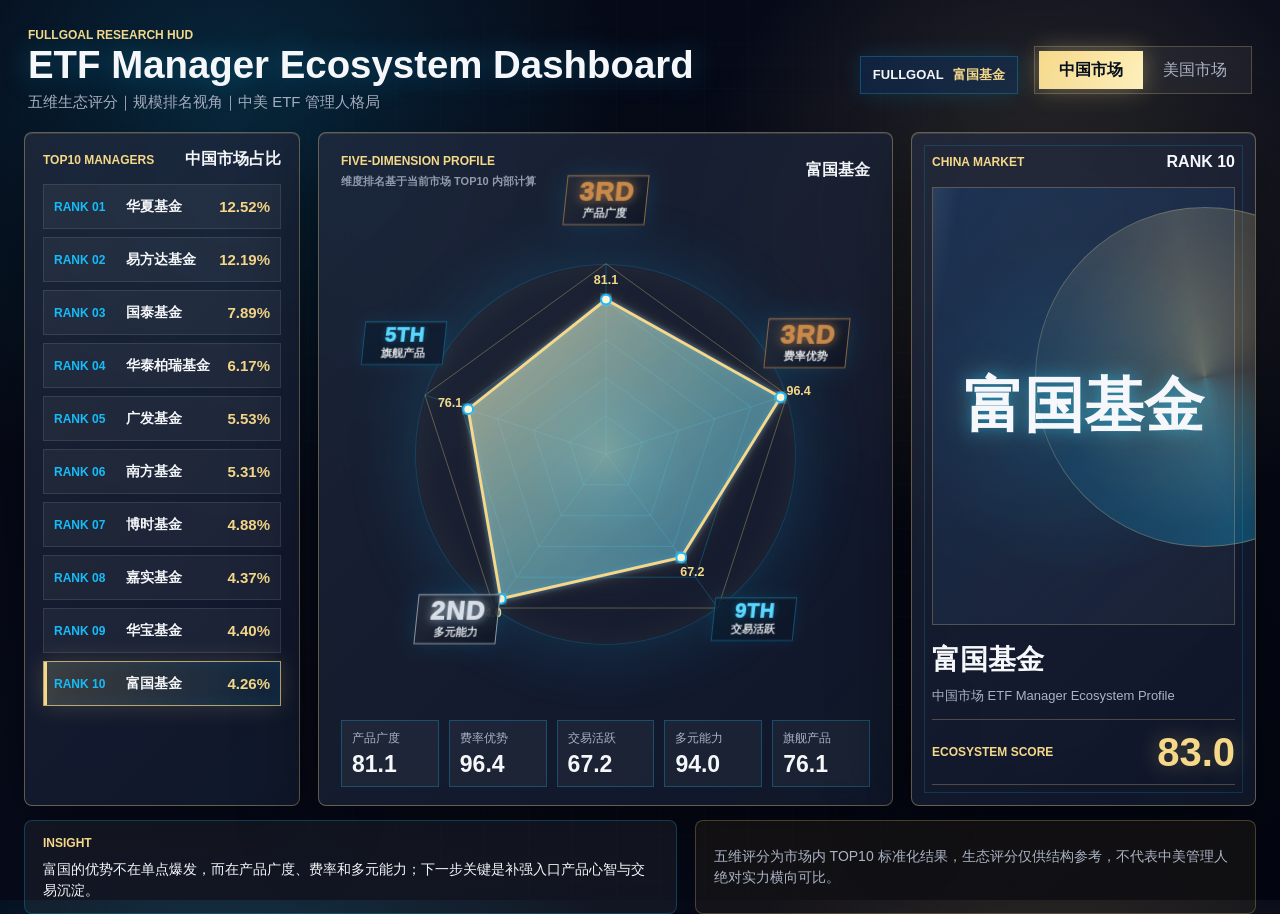
==== 7.9 dashboard/index.html @ a652dfec "7.9 dashboard" ====
<!DOCTYPE html>
<html lang="zh-CN">
<head>
  <meta charset="UTF-8">
  <meta name="viewport" content="width=device-width, initial-scale=1.0">
  <title>ETF Manager Ecosystem Dashboard</title>
  <link rel="stylesheet" href="style.css">
</head>
<body>
  <main class="dashboard-shell">
    <div class="ambient-grid" aria-hidden="true"></div>
    <div class="scanline" aria-hidden="true"></div>

    <header class="topbar panel-fade">
      <div>
        <p class="eyebrow">FULLGOAL RESEARCH HUD</p>
        <h1>ETF Manager Ecosystem Dashboard</h1>
        <p class="subtitle">五维生态评分｜规模排名视角｜中美 ETF 管理人格局</p>
      </div>
      <div class="top-actions">
        <div class="brand-mark">FULLGOAL <span>富国基金</span></div>
        <div class="market-switch" role="tablist" aria-label="市场切换">
          <button class="market-btn active" data-market="china" type="button">中国市场</button>
          <button class="market-btn" data-market="us" type="button">美国市场</button>
        </div>
      </div>
    </header>

    <section class="content-grid">
      <aside class="manager-panel glass panel-fade" aria-label="管理人排名列表">
        <div class="panel-heading">
          <span>TOP10 MANAGERS</span>
          <strong id="marketLabel">中国市场占比</strong>
        </div>
        <div id="managerList" class="manager-list"></div>
      </aside>

      <section class="radar-stage glass panel-fade" aria-label="五维雷达图">
        <div class="section-title">
          <div>
            <span>FIVE-DIMENSION PROFILE</span>
            <p class="dimension-rank-note">维度排名基于当前市场 TOP10 内部计算</p>
          </div>
          <strong id="selectedName">富国基金</strong>
        </div>
        <div class="radar-wrap">
          <div class="radar-halo" aria-hidden="true"></div>
          <div id="dimensionRankLayer" class="dimension-rank-layer" aria-label="五维指标市场内排名">
            <div class="dimension-rank product-breadth" data-dimension="产品广度"></div>
            <div class="dimension-rank fee-advantage" data-dimension="费率优势"></div>
            <div class="dimension-rank trading-activity" data-dimension="交易活跃"></div>
            <div class="dimension-rank multi-capability" data-dimension="多元能力"></div>
            <div class="dimension-rank flagship-product" data-dimension="旗舰产品"></div>
          </div>
          <svg id="radarChart" class="radar-chart" viewBox="0 0 520 520" role="img" aria-label="五维雷达图">
            <defs>
              <radialGradient id="radarGlow" cx="50%" cy="50%" r="55%">
                <stop offset="0%" stop-color="#f6d889" stop-opacity="0.78"></stop>
                <stop offset="62%" stop-color="#14bdfa" stop-opacity="0.22"></stop>
                <stop offset="100%" stop-color="#14bdfa" stop-opacity="0"></stop>
              </radialGradient>
              <linearGradient id="radarFill" x1="0%" y1="0%" x2="100%" y2="100%">
                <stop offset="0%" stop-color="#f6d889" stop-opacity="0.58"></stop>
                <stop offset="100%" stop-color="#14bdfa" stop-opacity="0.28"></stop>
              </linearGradient>
              <filter id="neonLine">
                <feDropShadow dx="0" dy="0" stdDeviation="3" flood-color="#14bdfa" flood-opacity="0.6"></feDropShadow>
                <feDropShadow dx="0" dy="0" stdDeviation="6" flood-color="#f6d889" flood-opacity="0.25"></feDropShadow>
              </filter>
            </defs>
            <g id="radarGrid"></g>
            <g id="radarLabels"></g>
            <circle cx="260" cy="260" r="80" fill="url(#radarGlow)" opacity="0.32"></circle>
            <g id="radarShape"></g>
          </svg>
        </div>
        <div id="metricReadout" class="metric-readout"></div>
      </section>

      <aside class="brand-card glass panel-fade" aria-label="品牌展示区">
        <div class="orbital-light" aria-hidden="true"></div>
        <div class="brand-topline">
          <span id="brandMarket">CHINA MARKET</span>
          <strong id="brandRank">RANK 10</strong>
        </div>
        <div class="logo-frame">
          <img id="brandLogo" alt="" hidden>
          <div id="logoFallback" class="logo-fallback">富国基金</div>
        </div>
        <div class="brand-info">
          <p class="brand-name" id="brandName">富国基金</p>
          <p class="brand-sub" id="brandSub">ETF Manager Ecosystem Profile</p>
          <div class="score-strip">
            <span>ECOSYSTEM SCORE</span>
            <strong id="ecosystemScore">83.0</strong>
          </div>
        </div>
      </aside>
    </section>

    <footer class="bottom-bar panel-fade">
      <div class="insight-box">
        <span>INSIGHT</span>
        <p id="insightText">富国的优势不在单点爆发，而在产品广度、费率和多元能力；下一步关键是补强入口产品心智与交易沉淀。</p>
      </div>
      <p class="method-note">五维评分为市场内 TOP10 标准化结果，生态评分仅供结构参考，不代表中美管理人绝对实力横向可比。</p>
    </footer>
  </main>

  <script src="app.js"></script>
</body>
</html>
---- 7.9 dashboard/style.css ----
:root {
  --bg: #050814;
  --bg2: #070b1a;
  --gold: #f6d889;
  --deep-gold: #b88a35;
  --blue: #14bdfa;
  --fullgoal-blue: #0b50a2;
  --white: #f5f7fa;
  --muted: #aab3c5;
  --panel: rgba(255, 255, 255, 0.06);
  --panel-strong: rgba(9, 18, 41, 0.72);
  --border: rgba(246, 216, 137, 0.35);
  --blue-border: rgba(20, 189, 250, 0.34);
  --shadow: 0 24px 80px rgba(0, 0, 0, 0.45);
}

* {
  box-sizing: border-box;
}

body {
  min-height: 100vh;
  margin: 0;
  overflow-x: hidden;
  background:
    radial-gradient(circle at 18% 14%, rgba(20, 189, 250, 0.18), transparent 30%),
    radial-gradient(circle at 82% 24%, rgba(246, 216, 137, 0.17), transparent 28%),
    linear-gradient(145deg, var(--bg), var(--bg2) 44%, #030611);
  color: var(--white);
  font-family: Inter, Arial, "Microsoft YaHei", "PingFang SC", "Noto Sans SC", sans-serif;
}

button {
  font: inherit;
}

.dashboard-shell {
  position: relative;
  width: min(100vw, 177.78vh);
  height: 100vh;
  min-height: 760px;
  margin: 0 auto;
  padding: 20px 24px;
  isolation: isolate;
}

.ambient-grid {
  position: fixed;
  inset: 0;
  z-index: -3;
  background-image:
    linear-gradient(rgba(20, 189, 250, 0.06) 1px, transparent 1px),
    linear-gradient(90deg, rgba(246, 216, 137, 0.05) 1px, transparent 1px);
  background-size: 44px 44px;
  mask-image: radial-gradient(circle at center, black 0%, transparent 76%);
}

.scanline {
  position: fixed;
  inset: 0;
  z-index: -2;
  background: linear-gradient(180deg, transparent, rgba(20, 189, 250, 0.06), transparent);
  transform: translateY(-100%);
  animation: scan 7s linear infinite;
  pointer-events: none;
}

.glass {
  border: 1px solid var(--border);
  background:
    linear-gradient(135deg, rgba(255, 255, 255, 0.08), rgba(255, 255, 255, 0.03)),
    var(--panel-strong);
  box-shadow: var(--shadow), inset 0 1px 0 rgba(255, 255, 255, 0.11);
  backdrop-filter: blur(18px);
}

.topbar {
  display: flex;
  align-items: center;
  justify-content: space-between;
  gap: 20px;
  min-height: 112px;
  padding: 2px 4px 14px;
}

.eyebrow,
.section-title span,
.dimension-rank-note,
.panel-heading span,
.brand-topline span,
.score-strip span,
.insight-box span {
  margin: 0;
  color: var(--gold);
  font-size: 12px;
  font-weight: 700;
  letter-spacing: 0;
  text-transform: uppercase;
}

h1 {
  margin: 4px 0 8px;
  font-size: clamp(31px, 3vw, 46px);
  line-height: 1;
  font-weight: 900;
  white-space: nowrap;
  text-shadow: 0 0 28px rgba(20, 189, 250, 0.34);
}

.subtitle {
  margin: 0;
  color: var(--muted);
  font-size: 15px;
}

.top-actions {
  display: flex;
  align-items: flex-end;
  gap: 16px;
  flex-wrap: wrap;
  justify-content: flex-end;
}

.brand-mark {
  color: var(--white);
  border: 1px solid rgba(20, 189, 250, 0.28);
  background: rgba(11, 80, 162, 0.24);
  padding: 9px 12px;
  font-size: 13px;
  font-weight: 800;
  box-shadow: 0 0 22px rgba(20, 189, 250, 0.16);
}

.brand-mark span {
  color: var(--gold);
  margin-left: 6px;
}

.market-switch {
  display: flex;
  padding: 4px;
  border: 1px solid rgba(246, 216, 137, 0.24);
  background: rgba(255, 255, 255, 0.05);
}

.market-btn {
  min-width: 104px;
  min-height: 38px;
  border: 0;
  color: var(--muted);
  background: transparent;
  cursor: pointer;
  transition: 180ms ease;
}

.market-btn.active {
  color: #06101e;
  background: linear-gradient(135deg, var(--gold), #fff3bf);
  box-shadow: 0 0 24px rgba(246, 216, 137, 0.38);
  font-weight: 800;
}

.content-grid {
  display: grid;
  grid-template-columns: minmax(245px, 0.72fr) minmax(460px, 1.5fr) minmax(300px, 0.9fr);
  gap: 18px;
  height: calc(100vh - 226px);
  min-height: 548px;
}

.manager-panel,
.radar-stage,
.brand-card {
  position: relative;
  overflow: hidden;
  border-radius: 8px;
}

.manager-panel {
  padding: 16px 18px;
}

.panel-heading,
.section-title,
.brand-topline {
  display: flex;
  justify-content: space-between;
  align-items: center;
  gap: 12px;
}

.dimension-rank-note {
  margin: 5px 0 0;
  color: rgba(170, 179, 197, 0.84);
  font-size: 11px;
  font-weight: 600;
  text-transform: none;
}

.panel-heading strong,
.section-title strong,
.brand-topline strong {
  color: var(--white);
  font-size: 16px;
}

.manager-list {
  display: grid;
  gap: 8px;
  margin-top: 14px;
}

.manager-item {
  position: relative;
  display: grid;
  grid-template-columns: 62px 1fr auto;
  align-items: center;
  gap: 10px;
  width: 100%;
  min-height: 45px;
  border: 1px solid rgba(255, 255, 255, 0.1);
  background: rgba(255, 255, 255, 0.045);
  color: var(--white);
  padding: 9px 10px;
  cursor: pointer;
  text-align: left;
  transition: transform 180ms ease, border-color 180ms ease, background 180ms ease, box-shadow 180ms ease;
}

.manager-item::before {
  content: "";
  position: absolute;
  inset: 0;
  border-left: 3px solid transparent;
  pointer-events: none;
}

.manager-item:hover {
  transform: translateX(3px);
  border-color: rgba(20, 189, 250, 0.45);
  background: rgba(20, 189, 250, 0.08);
}

.manager-item.active {
  border-color: rgba(246, 216, 137, 0.7);
  background: linear-gradient(90deg, rgba(246, 216, 137, 0.18), rgba(20, 189, 250, 0.08));
  box-shadow: 0 0 24px rgba(246, 216, 137, 0.18), inset 0 0 18px rgba(20, 189, 250, 0.09);
}

.manager-item.active::before {
  border-left-color: var(--gold);
}

.rank {
  color: var(--blue);
  font-size: 12px;
  font-weight: 800;
}

.manager-title {
  min-width: 0;
  overflow: hidden;
  color: var(--white);
  font-size: 14px;
  font-weight: 750;
  text-overflow: ellipsis;
  white-space: nowrap;
}

.manager-score {
  color: var(--gold);
  font-size: 15px;
  font-weight: 850;
}

.radar-stage {
  display: grid;
  grid-template-rows: auto minmax(318px, 1fr) auto;
  padding: 18px 22px;
}

.radar-wrap {
  position: relative;
  display: grid;
  place-items: center;
  min-height: 330px;
}

.dimension-rank-layer {
  position: absolute;
  inset: 0;
  z-index: 2;
  pointer-events: none;
}

.dimension-rank {
  position: absolute;
  display: grid;
  gap: 2px;
  min-width: 82px;
  padding: 4px 8px 5px;
  border: 1px solid rgba(255, 255, 255, 0.13);
  background:
    linear-gradient(135deg, rgba(255, 255, 255, 0.11), rgba(255, 255, 255, 0.026)),
    rgba(6, 12, 28, 0.78);
  box-shadow: inset 0 1px 0 rgba(255, 255, 255, 0.14), 0 0 24px rgba(20, 189, 250, 0.16);
  transform: translate(-50%, -50%) skew(-6deg);
  text-align: center;
  backdrop-filter: blur(10px);
}

.dimension-rank strong {
  display: block;
  font-size: 22px;
  line-height: 0.95;
  font-weight: 950;
  letter-spacing: 0.04em;
  text-transform: uppercase;
}

.dimension-rank span {
  display: block;
  color: rgba(245, 247, 250, 0.9);
  font-size: 11px;
  line-height: 1.1;
  font-weight: 750;
  white-space: nowrap;
}

.dimension-rank.product-breadth {
  top: 2%;
  left: 50%;
}

.dimension-rank.fee-advantage {
  top: 29%;
  left: 88%;
}

.dimension-rank.trading-activity {
  top: 81%;
  left: 78%;
}

.dimension-rank.multi-capability {
  top: 81%;
  left: 22%;
}

.dimension-rank.flagship-product {
  top: 29%;
  left: 12%;
}

.rank-badge.rank-best {
  border-color: rgba(255, 215, 106, 0.72);
  background:
    linear-gradient(135deg, rgba(255, 215, 106, 0.2), rgba(246, 216, 137, 0.05)),
    rgba(8, 12, 25, 0.64);
}

.rank-badge.rank-best strong {
  color: #ffd76a;
  font-size: 30px;
  text-shadow: 0 0 12px rgba(255, 215, 106, 0.84), 0 0 30px rgba(246, 216, 137, 0.5);
}

.rank-badge.rank-second {
  border-color: rgba(215, 222, 232, 0.62);
}

.rank-badge.rank-second strong {
  color: #d7dee8;
  font-size: 26px;
  text-shadow: 0 0 10px rgba(215, 222, 232, 0.68), 0 0 24px rgba(91, 215, 255, 0.24);
}

.rank-badge.rank-third {
  border-color: rgba(200, 137, 75, 0.66);
}

.rank-badge.rank-third strong {
  color: #c8894b;
  font-size: 26px;
  text-shadow: 0 0 10px rgba(200, 137, 75, 0.66), 0 0 22px rgba(246, 216, 137, 0.18);
}

.rank-badge.rank-normal {
  border-color: rgba(20, 189, 250, 0.34);
  background:
    linear-gradient(135deg, rgba(20, 189, 250, 0.06), rgba(255, 255, 255, 0.018)),
    rgba(6, 12, 28, 0.62);
  box-shadow: inset 0 1px 0 rgba(255, 255, 255, 0.08), 0 0 14px rgba(20, 189, 250, 0.1);
}

.rank-badge.rank-normal strong {
  color: #5bd7ff;
  font-size: 20px;
  text-shadow: 0 0 7px rgba(20, 189, 250, 0.34);
}

.radar-halo {
  position: absolute;
  width: min(72%, 480px);
  aspect-ratio: 1;
  border: 1px solid rgba(20, 189, 250, 0.22);
  border-radius: 50%;
  background: radial-gradient(circle, rgba(246, 216, 137, 0.1), transparent 66%);
  box-shadow: 0 0 70px rgba(20, 189, 250, 0.18), inset 0 0 60px rgba(246, 216, 137, 0.08);
  animation: orbit 12s linear infinite;
}

.radar-chart {
  position: relative;
  z-index: 1;
  width: min(100%, 500px);
  height: auto;
  overflow: visible;
}

.radar-axis,
.radar-ring {
  stroke: rgba(20, 189, 250, 0.28);
  stroke-width: 1;
  fill: none;
}

.radar-ring.major {
  stroke: rgba(246, 216, 137, 0.33);
}

.radar-label {
  fill: var(--muted);
  font-size: 14px;
  font-weight: 700;
}

.radar-value-label {
  fill: var(--gold);
  font-size: 13px;
  font-weight: 800;
}

.radar-polygon {
  fill: url(#radarFill);
  stroke: var(--gold);
  stroke-width: 3;
  filter: url(#neonLine);
  transition: 420ms ease;
}

.radar-point {
  fill: #fff6d6;
  stroke: var(--blue);
  stroke-width: 2;
  filter: url(#neonLine);
}

.metric-readout {
  display: grid;
  grid-template-columns: repeat(5, minmax(84px, 1fr));
  gap: 10px;
}

.metric-chip {
  min-height: 62px;
  border: 1px solid rgba(20, 189, 250, 0.28);
  background: rgba(255, 255, 255, 0.045);
  padding: 10px;
}

.metric-chip span {
  display: block;
  color: var(--muted);
  font-size: 12px;
  line-height: 1.2;
}

.metric-chip strong {
  display: block;
  margin-top: 8px;
  color: var(--white);
  font-size: 23px;
  line-height: 1;
}

.brand-card {
  display: grid;
  grid-template-rows: auto minmax(220px, 1fr) auto;
  padding: 20px;
}

.brand-card::before {
  content: "";
  position: absolute;
  inset: 12px;
  border: 1px solid rgba(20, 189, 250, 0.18);
  pointer-events: none;
}

.orbital-light {
  position: absolute;
  top: 74px;
  right: -120px;
  width: 340px;
  aspect-ratio: 1;
  border-radius: 50%;
  border: 1px solid rgba(246, 216, 137, 0.28);
  background:
    radial-gradient(circle, rgba(246, 216, 137, 0.22), transparent 64%),
    conic-gradient(from 80deg, transparent, rgba(20, 189, 250, 0.3), transparent, rgba(246, 216, 137, 0.24), transparent);
  filter: blur(0.2px);
  animation: orbit 15s linear infinite;
}

.logo-frame {
  position: relative;
  display: grid;
  place-items: center;
  min-height: 236px;
  margin: 16px 0;
  border: 1px solid rgba(246, 216, 137, 0.25);
  background:
    linear-gradient(140deg, rgba(11, 80, 162, 0.26), rgba(255, 255, 255, 0.04)),
    radial-gradient(circle at center, rgba(20, 189, 250, 0.17), transparent 64%);
  overflow: hidden;
}

.logo-frame::after {
  content: "";
  position: absolute;
  inset: -45%;
  background: linear-gradient(100deg, transparent 42%, rgba(255, 255, 255, 0.14), transparent 58%);
  transform: translateX(-38%);
  animation: sheen 8s ease-in-out infinite;
}

#brandLogo {
  position: relative;
  z-index: 1;
  max-width: 78%;
  max-height: 170px;
  object-fit: contain;
  filter: drop-shadow(0 0 24px rgba(246, 216, 137, 0.25));
}

.logo-fallback {
  position: relative;
  z-index: 1;
  max-width: 88%;
  color: var(--white);
  font-size: clamp(36px, 4.7vw, 68px);
  line-height: 1.06;
  font-weight: 950;
  text-align: center;
  text-shadow: 0 0 16px rgba(20, 189, 250, 0.52), 0 0 34px rgba(246, 216, 137, 0.24);
}

.brand-info {
  position: relative;
  z-index: 1;
}

.brand-name {
  margin: 0;
  font-size: 28px;
  font-weight: 900;
}

.brand-sub {
  margin: 8px 0 14px;
  color: var(--muted);
  font-size: 13px;
}

.score-strip {
  display: flex;
  align-items: center;
  justify-content: space-between;
  gap: 14px;
  border-top: 1px solid rgba(246, 216, 137, 0.26);
  border-bottom: 1px solid rgba(246, 216, 137, 0.26);
  padding: 12px 0;
}

.score-strip strong {
  color: var(--gold);
  font-size: 40px;
  line-height: 1;
  text-shadow: 0 0 22px rgba(246, 216, 137, 0.32);
}

.bottom-bar {
  display: grid;
  grid-template-columns: minmax(360px, 1fr) minmax(360px, 0.86fr);
  gap: 18px;
  margin-top: 14px;
}

.insight-box {
  border: 1px solid rgba(20, 189, 250, 0.24);
  border-radius: 8px;
  background: rgba(255, 255, 255, 0.055);
  padding: 12px 18px;
}

.insight-box p,
.method-note {
  margin: 8px 0 0;
  color: var(--white);
  font-size: 14px;
  line-height: 1.5;
}

.method-note {
  display: flex;
  align-items: center;
  min-height: 76px;
  margin: 0;
  border: 1px solid rgba(246, 216, 137, 0.24);
  border-radius: 8px;
  background: rgba(184, 138, 53, 0.08);
  padding: 12px 18px;
  color: var(--muted);
}

.panel-fade {
  animation: fadeUp 620ms ease both;
}

.radar-stage.panel-fade {
  animation-delay: 70ms;
}

.brand-card.panel-fade {
  animation-delay: 120ms;
}

.bottom-bar.panel-fade {
  animation-delay: 170ms;
}

.switching .radar-polygon,
.switching .radar-point,
.switching .dimension-rank {
  animation: pulseShape 430ms ease;
}

@keyframes fadeUp {
  from {
    opacity: 0;
    transform: translateY(14px);
  }
  to {
    opacity: 1;
    transform: translateY(0);
  }
}

@keyframes scan {
  0% {
    transform: translateY(-100%);
  }
  100% {
    transform: translateY(100%);
  }
}

@keyframes orbit {
  to {
    transform: rotate(360deg);
  }
}

@keyframes sheen {
  0%, 55% {
    transform: translateX(-44%) rotate(10deg);
  }
  72%, 100% {
    transform: translateX(42%) rotate(10deg);
  }
}

@keyframes pulseShape {
  0% {
    opacity: 0.35;
    transform: scale(0.96);
    transform-origin: 260px 260px;
  }
  100% {
    opacity: 1;
    transform: scale(1);
    transform-origin: 260px 260px;
  }
}

@media (max-width: 1180px) {
  .dashboard-shell {
    width: 100%;
    height: auto;
    min-height: 100vh;
  }

  h1 {
    white-space: normal;
  }

  .content-grid {
    grid-template-columns: 1fr;
    height: auto;
  }

  .manager-list {
    grid-template-columns: repeat(2, minmax(0, 1fr));
  }

  .brand-card {
    min-height: 520px;
  }

  .bottom-bar {
    grid-template-columns: 1fr;
  }
}

@media (max-width: 760px) {
  .dashboard-shell {
    padding: 16px;
  }

  .topbar,
  .top-actions {
    align-items: flex-start;
    flex-direction: column;
  }

  .market-switch,
  .market-btn {
    width: 100%;
  }

  .manager-list,
  .metric-readout {
    grid-template-columns: 1fr;
  }

  .dimension-rank {
    transform: translate(-50%, -50%) scale(0.88) skew(-6deg);
  }

  .content-grid {
    min-height: auto;
  }

  .radar-stage {
    padding: 16px;
  }
}
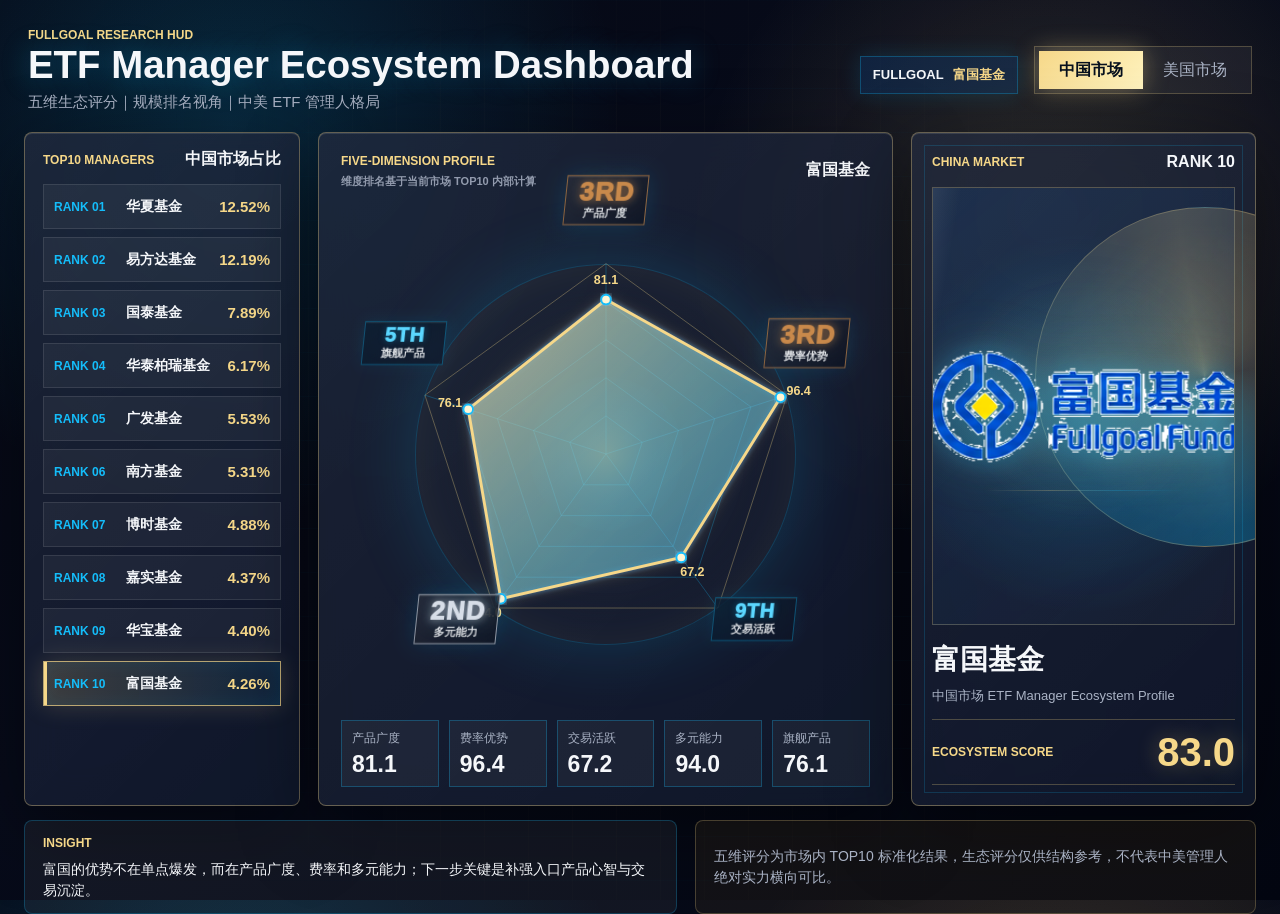
==== commit 292f76af: "7.9 dashboard II" ====
--- a/7.9 dashboard/index.html
+++ b/7.9 dashboard/index.html
@@ -84,8 +84,10 @@
           <strong id="brandRank">RANK 10</strong>
         </div>
         <div class="logo-frame">
-          <img id="brandLogo" alt="" hidden>
-          <div id="logoFallback" class="logo-fallback">富国基金</div>
+          <div class="brand-logo-stage">
+            <img id="brandLogo" class="brand-logo" alt="" hidden>
+            <div id="logoFallback" class="logo-fallback">富国基金</div>
+          </div>
         </div>
         <div class="brand-info">
           <p class="brand-name" id="brandName">富国基金</p>
--- a/7.9 dashboard/style.css
+++ b/7.9 dashboard/style.css
@@ -500,6 +500,7 @@
 
 .orbital-light {
   position: absolute;
+  z-index: 0;
   top: 74px;
   right: -120px;
   width: 340px;
@@ -515,15 +516,61 @@
 
 .logo-frame {
   position: relative;
+  z-index: 1;
   display: grid;
   place-items: center;
-  min-height: 236px;
+  min-height: 284px;
   margin: 16px 0;
   border: 1px solid rgba(246, 216, 137, 0.25);
   background:
-    linear-gradient(140deg, rgba(11, 80, 162, 0.26), rgba(255, 255, 255, 0.04)),
-    radial-gradient(circle at center, rgba(20, 189, 250, 0.17), transparent 64%);
+    linear-gradient(140deg, rgba(11, 80, 162, 0.22), rgba(255, 255, 255, 0.026)),
+    radial-gradient(circle at 50% 48%, rgba(20, 189, 250, 0.18), transparent 62%),
+    radial-gradient(circle at 50% 54%, rgba(246, 216, 137, 0.09), transparent 50%);
   overflow: hidden;
+}
+
+.logo-frame.logo-loaded {
+  background:
+    linear-gradient(140deg, rgba(11, 80, 162, 0.2), rgba(255, 255, 255, 0.02)),
+    radial-gradient(circle at 50% 46%, rgba(246, 216, 137, 0.12), transparent 46%),
+    radial-gradient(circle at 50% 54%, rgba(20, 189, 250, 0.22), transparent 68%);
+}
+
+.brand-logo-stage {
+  position: relative;
+  z-index: 1;
+  display: flex;
+  align-items: center;
+  justify-content: center;
+  width: 96%;
+  min-height: 212px;
+  padding: 0;
+  border: 0;
+  background: transparent;
+  box-shadow: none;
+  backdrop-filter: none;
+}
+
+.brand-logo-stage::before {
+  content: "";
+  position: absolute;
+  inset: -18%;
+  background:
+    radial-gradient(circle at center, rgba(20, 189, 250, 0.24), transparent 54%),
+    radial-gradient(ellipse at center, rgba(246, 216, 137, 0.08), transparent 62%);
+  opacity: 0.42;
+  pointer-events: none;
+}
+
+.brand-logo-stage::after {
+  content: "";
+  position: absolute;
+  left: 16%;
+  right: 16%;
+  bottom: 10%;
+  height: 1px;
+  background: linear-gradient(90deg, transparent, rgba(246, 216, 137, 0.24), rgba(20, 189, 250, 0.22), transparent);
+  box-shadow: 0 0 12px rgba(246, 216, 137, 0.14);
 }
 
 .logo-frame::after {
@@ -535,13 +582,36 @@
   animation: sheen 8s ease-in-out infinite;
 }
 
-#brandLogo {
-  position: relative;
-  z-index: 1;
-  max-width: 78%;
-  max-height: 170px;
+.brand-logo {
+  position: relative;
+  z-index: 2;
+  width: auto;
+  height: auto;
+  max-width: 104%;
+  max-height: 196px;
   object-fit: contain;
-  filter: drop-shadow(0 0 24px rgba(246, 216, 137, 0.25));
+  filter:
+    brightness(1.16)
+    contrast(1.1)
+    saturate(1.12)
+    drop-shadow(0 0 12px rgba(20, 189, 250, 0.4))
+    drop-shadow(0 0 24px rgba(246, 216, 137, 0.18));
+  animation: logoIn 360ms ease both;
+}
+
+.brand-logo-cn {
+  max-width: 104%;
+  max-height: 208px;
+}
+
+.brand-logo-us {
+  max-width: 100%;
+  max-height: 194px;
+}
+
+.brand-logo-wide {
+  max-width: 106%;
+  max-height: 164px;
 }
 
 .logo-fallback {
@@ -558,7 +628,7 @@
 
 .brand-info {
   position: relative;
-  z-index: 1;
+  z-index: 2;
 }
 
 .brand-name {
@@ -694,6 +764,17 @@
   }
 }
 
+@keyframes logoIn {
+  from {
+    opacity: 0;
+    transform: translateY(8px) scale(1.02);
+  }
+  to {
+    opacity: 1;
+    transform: translateY(0) scale(1.08);
+  }
+}
+
 @media (max-width: 1180px) {
   .dashboard-shell {
     width: 100%;
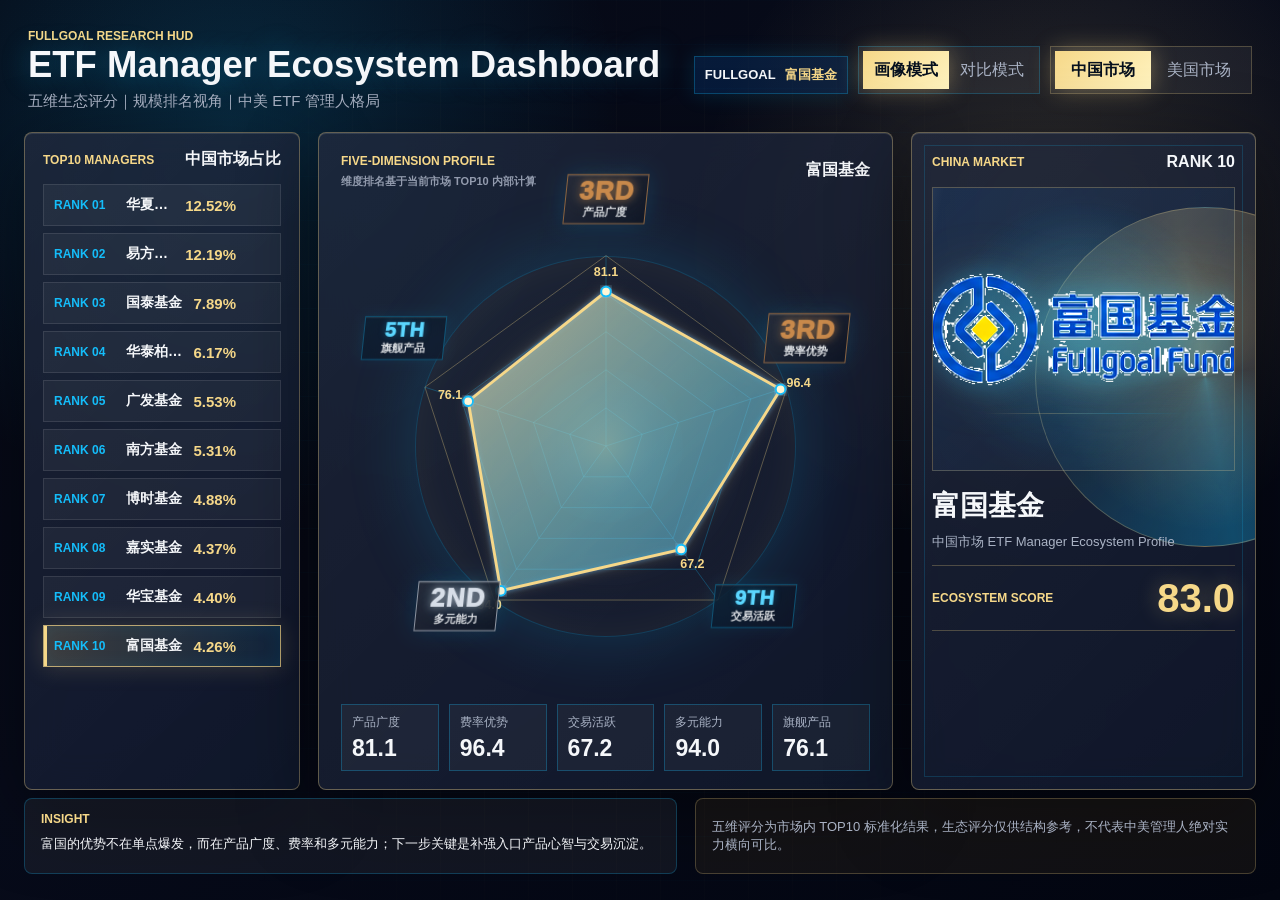
==== commit edb1fad3: "7.9 dashboard" ====
--- a/7.9 dashboard/index.html
+++ b/7.9 dashboard/index.html
@@ -19,6 +19,10 @@
       </div>
       <div class="top-actions">
         <div class="brand-mark">FULLGOAL <span>富国基金</span></div>
+        <div class="mode-switch" role="tablist" aria-label="展示模式切换">
+          <button class="mode-btn active" data-mode="profile" type="button">画像模式</button>
+          <button class="mode-btn" data-mode="compare" type="button">对比模式</button>
+        </div>
         <div class="market-switch" role="tablist" aria-label="市场切换">
           <button class="market-btn active" data-market="china" type="button">中国市场</button>
           <button class="market-btn" data-market="us" type="button">美国市场</button>
@@ -43,6 +47,7 @@
           </div>
           <strong id="selectedName">富国基金</strong>
         </div>
+        <div id="compareLegend" class="compare-legend" hidden></div>
         <div class="radar-wrap">
           <div class="radar-halo" aria-hidden="true"></div>
           <div id="dimensionRankLayer" class="dimension-rank-layer" aria-label="五维指标市场内排名">
@@ -79,24 +84,27 @@
 
       <aside class="brand-card glass panel-fade" aria-label="品牌展示区">
         <div class="orbital-light" aria-hidden="true"></div>
-        <div class="brand-topline">
-          <span id="brandMarket">CHINA MARKET</span>
-          <strong id="brandRank">RANK 10</strong>
-        </div>
-        <div class="logo-frame">
-          <div class="brand-logo-stage">
-            <img id="brandLogo" class="brand-logo" alt="" hidden>
-            <div id="logoFallback" class="logo-fallback">富国基金</div>
+        <div id="profileBrandView" class="profile-brand-view">
+          <div class="brand-topline">
+            <span id="brandMarket">CHINA MARKET</span>
+            <strong id="brandRank">RANK 10</strong>
+          </div>
+          <div class="logo-frame">
+            <div class="brand-logo-stage">
+              <img id="brandLogo" class="brand-logo" alt="" hidden>
+              <div id="logoFallback" class="logo-fallback">富国基金</div>
+            </div>
+          </div>
+          <div class="brand-info">
+            <p class="brand-name" id="brandName">富国基金</p>
+            <p class="brand-sub" id="brandSub">ETF Manager Ecosystem Profile</p>
+            <div class="score-strip">
+              <span>ECOSYSTEM SCORE</span>
+              <strong id="ecosystemScore">83.0</strong>
+            </div>
           </div>
         </div>
-        <div class="brand-info">
-          <p class="brand-name" id="brandName">富国基金</p>
-          <p class="brand-sub" id="brandSub">ETF Manager Ecosystem Profile</p>
-          <div class="score-strip">
-            <span>ECOSYSTEM SCORE</span>
-            <strong id="ecosystemScore">83.0</strong>
-          </div>
-        </div>
+        <div id="compareBrandView" class="compare-brand-view" hidden></div>
       </aside>
     </section>
 
--- a/7.9 dashboard/style.css
+++ b/7.9 dashboard/style.css
@@ -34,6 +34,10 @@
   font: inherit;
 }
 
+[hidden] {
+  display: none !important;
+}
+
 .dashboard-shell {
   position: relative;
   width: min(100vw, 177.78vh);
@@ -100,7 +104,7 @@
 
 h1 {
   margin: 4px 0 8px;
-  font-size: clamp(31px, 3vw, 46px);
+  font-size: clamp(31px, 2.85vw, 44px);
   line-height: 1;
   font-weight: 900;
   white-space: nowrap;
@@ -116,8 +120,8 @@
 .top-actions {
   display: flex;
   align-items: flex-end;
-  gap: 16px;
-  flex-wrap: wrap;
+  gap: 10px;
+  flex-wrap: nowrap;
   justify-content: flex-end;
 }
 
@@ -125,7 +129,7 @@
   color: var(--white);
   border: 1px solid rgba(20, 189, 250, 0.28);
   background: rgba(11, 80, 162, 0.24);
-  padding: 9px 12px;
+  padding: 9px 10px;
   font-size: 13px;
   font-weight: 800;
   box-shadow: 0 0 22px rgba(20, 189, 250, 0.16);
@@ -136,15 +140,21 @@
   margin-left: 6px;
 }
 
-.market-switch {
+.market-switch,
+.mode-switch {
   display: flex;
   padding: 4px;
   border: 1px solid rgba(246, 216, 137, 0.24);
   background: rgba(255, 255, 255, 0.05);
 }
 
-.market-btn {
-  min-width: 104px;
+.mode-switch {
+  border-color: rgba(20, 189, 250, 0.24);
+}
+
+.market-btn,
+.mode-btn {
+  min-width: 96px;
   min-height: 38px;
   border: 0;
   color: var(--muted);
@@ -153,7 +163,12 @@
   transition: 180ms ease;
 }
 
-.market-btn.active {
+.mode-btn {
+  min-width: 86px;
+}
+
+.market-btn.active,
+.mode-btn.active {
   color: #06101e;
   background: linear-gradient(135deg, var(--gold), #fff3bf);
   box-shadow: 0 0 24px rgba(246, 216, 137, 0.38);
@@ -164,8 +179,8 @@
   display: grid;
   grid-template-columns: minmax(245px, 0.72fr) minmax(460px, 1.5fr) minmax(300px, 0.9fr);
   gap: 18px;
-  height: calc(100vh - 226px);
-  min-height: 548px;
+  height: calc(100vh - 242px);
+  min-height: 530px;
 }
 
 .manager-panel,
@@ -197,6 +212,49 @@
   text-transform: none;
 }
 
+.compare-legend {
+  position: relative;
+  z-index: 3;
+  display: flex;
+  justify-content: flex-end;
+  gap: 10px;
+  margin-top: 8px;
+}
+
+.legend-item {
+  display: inline-flex;
+  align-items: center;
+  gap: 7px;
+  max-width: 220px;
+  min-height: 28px;
+  border: 1px solid rgba(255, 255, 255, 0.12);
+  background: rgba(6, 12, 28, 0.72);
+  padding: 5px 9px;
+  color: var(--white);
+  font-size: 12px;
+  font-weight: 800;
+  overflow: hidden;
+  text-overflow: ellipsis;
+  white-space: nowrap;
+}
+
+.legend-item i {
+  display: inline-block;
+  width: 20px;
+  height: 3px;
+  box-shadow: 0 0 12px currentColor;
+}
+
+.legend-a {
+  color: var(--gold);
+  border-color: rgba(246, 216, 137, 0.38);
+}
+
+.legend-b {
+  color: var(--blue);
+  border-color: rgba(20, 189, 250, 0.38);
+}
+
 .panel-heading strong,
 .section-title strong,
 .brand-topline strong {
@@ -206,22 +264,22 @@
 
 .manager-list {
   display: grid;
-  gap: 8px;
+  gap: 7px;
   margin-top: 14px;
 }
 
 .manager-item {
   position: relative;
   display: grid;
-  grid-template-columns: 62px 1fr auto;
+  grid-template-columns: 62px minmax(0, 1fr) auto 24px;
   align-items: center;
   gap: 10px;
   width: 100%;
-  min-height: 45px;
+  min-height: 42px;
   border: 1px solid rgba(255, 255, 255, 0.1);
   background: rgba(255, 255, 255, 0.045);
   color: var(--white);
-  padding: 9px 10px;
+  padding: 8px 10px;
   cursor: pointer;
   text-align: left;
   transition: transform 180ms ease, border-color 180ms ease, background 180ms ease, box-shadow 180ms ease;
@@ -249,6 +307,26 @@
 
 .manager-item.active::before {
   border-left-color: var(--gold);
+}
+
+.manager-item.compare-a-active {
+  border-color: rgba(246, 216, 137, 0.72);
+  background: linear-gradient(90deg, rgba(246, 216, 137, 0.16), rgba(255, 255, 255, 0.04));
+  box-shadow: 0 0 20px rgba(246, 216, 137, 0.16);
+}
+
+.manager-item.compare-b-active {
+  border-color: rgba(20, 189, 250, 0.66);
+  background: linear-gradient(90deg, rgba(20, 189, 250, 0.16), rgba(255, 255, 255, 0.04));
+  box-shadow: 0 0 20px rgba(20, 189, 250, 0.16);
+}
+
+.manager-item.compare-a-active::before {
+  border-left-color: var(--gold);
+}
+
+.manager-item.compare-b-active::before {
+  border-left-color: var(--blue);
 }
 
 .rank {
@@ -273,13 +351,43 @@
   font-weight: 850;
 }
 
+.compare-slot {
+  display: grid;
+  place-items: center;
+  width: 24px;
+  aspect-ratio: 1;
+  border: 1px solid currentColor;
+  font-size: 13px;
+  font-weight: 950;
+  line-height: 1;
+}
+
+.compare-slot.slot-a {
+  color: var(--gold);
+  box-shadow: 0 0 14px rgba(246, 216, 137, 0.32);
+}
+
+.compare-slot.slot-b {
+  color: var(--blue);
+  box-shadow: 0 0 14px rgba(20, 189, 250, 0.32);
+}
+
 .radar-stage {
   display: grid;
-  grid-template-rows: auto minmax(318px, 1fr) auto;
+  grid-template-rows: auto auto minmax(300px, 1fr) auto;
   padding: 18px 22px;
 }
 
+.radar-stage .section-title {
+  grid-row: 1;
+}
+
+.compare-legend {
+  grid-row: 2;
+}
+
 .radar-wrap {
+  grid-row: 3;
   position: relative;
   display: grid;
   place-items: center;
@@ -399,6 +507,50 @@
   text-shadow: 0 0 7px rgba(20, 189, 250, 0.34);
 }
 
+.compare-rank-badge {
+  min-width: 94px;
+  padding: 5px 8px 6px;
+  border-color: rgba(20, 189, 250, 0.28);
+  background:
+    linear-gradient(135deg, rgba(246, 216, 137, 0.08), rgba(20, 189, 250, 0.08)),
+    rgba(6, 12, 28, 0.7);
+}
+
+.compare-rank-badge .compare-rank-line {
+  display: block;
+  font-size: 15px;
+  line-height: 1.05;
+  font-weight: 950;
+  letter-spacing: 0.04em;
+  text-transform: uppercase;
+  white-space: nowrap;
+}
+
+.compare-rank-badge .rank-line-a {
+  color: var(--gold);
+  text-shadow: 0 0 9px rgba(246, 216, 137, 0.34);
+}
+
+.compare-rank-badge .rank-line-b {
+  color: var(--blue);
+  text-shadow: 0 0 9px rgba(20, 189, 250, 0.36);
+}
+
+.compare-rank-badge .is-best {
+  font-size: 17px;
+  text-shadow: 0 0 12px currentColor, 0 0 22px currentColor;
+}
+
+.compare-rank-badge small {
+  display: block;
+  margin-top: 3px;
+  color: rgba(245, 247, 250, 0.86);
+  font-size: 10px;
+  line-height: 1.1;
+  font-weight: 750;
+  white-space: nowrap;
+}
+
 .radar-halo {
   position: absolute;
   width: min(72%, 480px);
@@ -449,6 +601,20 @@
   transition: 420ms ease;
 }
 
+.compare-radar-polygon.compare-a {
+  fill: rgba(246, 216, 137, 0.24);
+  stroke: var(--gold);
+  stroke-width: 3;
+  filter: drop-shadow(0 0 7px rgba(246, 216, 137, 0.48));
+}
+
+.compare-radar-polygon.compare-b {
+  fill: rgba(20, 189, 250, 0.2);
+  stroke: var(--blue);
+  stroke-width: 3;
+  filter: drop-shadow(0 0 7px rgba(20, 189, 250, 0.5));
+}
+
 .radar-point {
   fill: #fff6d6;
   stroke: var(--blue);
@@ -456,7 +622,20 @@
   filter: url(#neonLine);
 }
 
+.compare-radar-point.compare-point-a {
+  fill: #fff6d6;
+  stroke: var(--gold);
+  filter: drop-shadow(0 0 8px rgba(246, 216, 137, 0.56));
+}
+
+.compare-radar-point.compare-point-b {
+  fill: #d9f5ff;
+  stroke: var(--blue);
+  filter: drop-shadow(0 0 8px rgba(20, 189, 250, 0.56));
+}
+
 .metric-readout {
+  grid-row: 4;
   display: grid;
   grid-template-columns: repeat(5, minmax(84px, 1fr));
   gap: 10px;
@@ -484,6 +663,57 @@
   line-height: 1;
 }
 
+.compare-metric-chip {
+  min-height: 70px;
+  padding: 9px 10px;
+}
+
+.compare-metric-chip strong {
+  margin-top: 7px;
+  font-size: 15px;
+  line-height: 1.15;
+  white-space: nowrap;
+}
+
+.compare-metric-chip .metric-a {
+  color: var(--gold);
+  font-weight: 950;
+}
+
+.compare-metric-chip .metric-b {
+  color: var(--blue);
+  font-weight: 950;
+}
+
+.compare-metric-chip i {
+  color: rgba(170, 179, 197, 0.6);
+  font-style: normal;
+  margin: 0 4px;
+}
+
+.compare-metric-chip em {
+  display: block;
+  margin-top: 7px;
+  font-size: 13px;
+  font-style: normal;
+  font-weight: 900;
+  letter-spacing: 0.02em;
+}
+
+.compare-metric-chip .diff-a {
+  color: var(--gold);
+  text-shadow: 0 0 10px rgba(246, 216, 137, 0.28);
+}
+
+.compare-metric-chip .diff-b {
+  color: var(--blue);
+  text-shadow: 0 0 10px rgba(20, 189, 250, 0.3);
+}
+
+.compare-metric-chip .diff-even {
+  color: var(--muted);
+}
+
 .brand-card {
   display: grid;
   grid-template-rows: auto minmax(220px, 1fr) auto;
@@ -496,6 +726,186 @@
   inset: 12px;
   border: 1px solid rgba(20, 189, 250, 0.18);
   pointer-events: none;
+}
+
+.profile-brand-view,
+.compare-brand-view {
+  position: relative;
+  z-index: 2;
+  height: 100%;
+}
+
+.profile-brand-view {
+  display: grid;
+  grid-template-rows: auto minmax(220px, 1fr) auto;
+}
+
+.profile-brand-view[hidden],
+.compare-brand-view[hidden] {
+  display: none !important;
+}
+
+.compare-brand-view {
+  display: grid;
+  grid-template-rows: auto minmax(220px, 1fr) auto;
+  gap: 14px;
+}
+
+.compare-topline strong {
+  color: var(--gold);
+  text-shadow: 0 0 14px rgba(246, 216, 137, 0.32);
+}
+
+.vs-arena {
+  position: relative;
+  display: grid;
+  grid-template-columns: minmax(0, 1fr) 54px minmax(0, 1fr);
+  align-items: center;
+  gap: 12px;
+  min-height: 238px;
+  border: 1px solid rgba(246, 216, 137, 0.22);
+  background:
+    radial-gradient(circle at 28% 42%, rgba(246, 216, 137, 0.12), transparent 40%),
+    radial-gradient(circle at 72% 42%, rgba(20, 189, 250, 0.16), transparent 42%),
+    rgba(255, 255, 255, 0.035);
+  overflow: hidden;
+}
+
+.vs-arena::before {
+  content: "";
+  position: absolute;
+  inset: -40%;
+  background: linear-gradient(110deg, transparent 44%, rgba(255, 255, 255, 0.1), transparent 58%);
+  animation: sheen 9s ease-in-out infinite;
+  pointer-events: none;
+}
+
+.compare-logo-card {
+  position: relative;
+  z-index: 1;
+  display: grid;
+  place-items: center;
+  min-height: 148px;
+  margin: 12px 0;
+  padding: 12px;
+  background: rgba(6, 12, 28, 0.54);
+  overflow: hidden;
+}
+
+.compare-logo-card::before {
+  content: "";
+  position: absolute;
+  inset: -32%;
+  opacity: 0.5;
+  pointer-events: none;
+}
+
+.compare-logo-card.slot-a {
+  border: 1px solid rgba(246, 216, 137, 0.42);
+  box-shadow: inset 0 0 28px rgba(246, 216, 137, 0.08), 0 0 22px rgba(246, 216, 137, 0.13);
+}
+
+.compare-logo-card.slot-a::before {
+  background: radial-gradient(circle, rgba(246, 216, 137, 0.18), transparent 62%);
+}
+
+.compare-logo-card.slot-b {
+  border: 1px solid rgba(20, 189, 250, 0.45);
+  box-shadow: inset 0 0 28px rgba(20, 189, 250, 0.09), 0 0 22px rgba(20, 189, 250, 0.14);
+}
+
+.compare-logo-card.slot-b::before {
+  background: radial-gradient(circle, rgba(20, 189, 250, 0.2), transparent 62%);
+}
+
+.compare-logo.brand-logo {
+  position: relative;
+  z-index: 1;
+  max-width: 96%;
+  max-height: 96px;
+  animation: none;
+  transform: none;
+  filter:
+    brightness(1.12)
+    contrast(1.08)
+    saturate(1.08)
+    drop-shadow(0 0 10px rgba(20, 189, 250, 0.3));
+}
+
+.compare-logo.brand-logo-wide {
+  max-width: 104%;
+  max-height: 82px;
+}
+
+.compare-logo-fallback {
+  position: relative;
+  z-index: 1;
+  color: var(--white);
+  font-size: 21px;
+  font-weight: 950;
+  text-align: center;
+  text-shadow: 0 0 14px rgba(20, 189, 250, 0.36);
+}
+
+.vs-mark {
+  position: relative;
+  z-index: 2;
+  color: var(--gold);
+  font-size: 36px;
+  line-height: 1;
+  font-weight: 950;
+  text-align: center;
+  text-shadow: 0 0 18px rgba(246, 216, 137, 0.54), 0 0 24px rgba(20, 189, 250, 0.32);
+}
+
+.compare-profile-lines {
+  display: grid;
+  gap: 10px;
+}
+
+.compare-profile-line {
+  border: 1px solid rgba(255, 255, 255, 0.11);
+  background: rgba(255, 255, 255, 0.04);
+  padding: 10px 12px;
+}
+
+.compare-profile-line strong {
+  display: flex;
+  align-items: center;
+  gap: 8px;
+  color: var(--white);
+  font-size: 16px;
+}
+
+.compare-profile-line strong span {
+  display: grid;
+  place-items: center;
+  width: 24px;
+  aspect-ratio: 1;
+  border: 1px solid currentColor;
+  font-size: 13px;
+  line-height: 1;
+}
+
+.compare-profile-line p {
+  margin: 7px 0 0;
+  color: var(--muted);
+  font-size: 12px;
+  line-height: 1.35;
+}
+
+.compare-profile-line.slot-a strong span,
+.compare-profile-line.slot-a strong {
+  color: var(--gold);
+}
+
+.compare-profile-line.slot-b strong span,
+.compare-profile-line.slot-b strong {
+  color: var(--blue);
+}
+
+.muted-line {
+  opacity: 0.72;
 }
 
 .orbital-light {
@@ -664,22 +1074,22 @@
   display: grid;
   grid-template-columns: minmax(360px, 1fr) minmax(360px, 0.86fr);
   gap: 18px;
-  margin-top: 14px;
+  margin-top: 8px;
 }
 
 .insight-box {
   border: 1px solid rgba(20, 189, 250, 0.24);
   border-radius: 8px;
   background: rgba(255, 255, 255, 0.055);
-  padding: 12px 18px;
+  padding: 10px 16px;
 }
 
 .insight-box p,
 .method-note {
   margin: 8px 0 0;
   color: var(--white);
-  font-size: 14px;
-  line-height: 1.5;
+  font-size: 13px;
+  line-height: 1.38;
 }
 
 .method-note {
@@ -690,7 +1100,7 @@
   border: 1px solid rgba(246, 216, 137, 0.24);
   border-radius: 8px;
   background: rgba(184, 138, 53, 0.08);
-  padding: 12px 18px;
+  padding: 10px 16px;
   color: var(--muted);
 }
 
@@ -816,6 +1226,8 @@
   }
 
   .market-switch,
+  .mode-switch,
+  .mode-btn,
   .market-btn {
     width: 100%;
   }
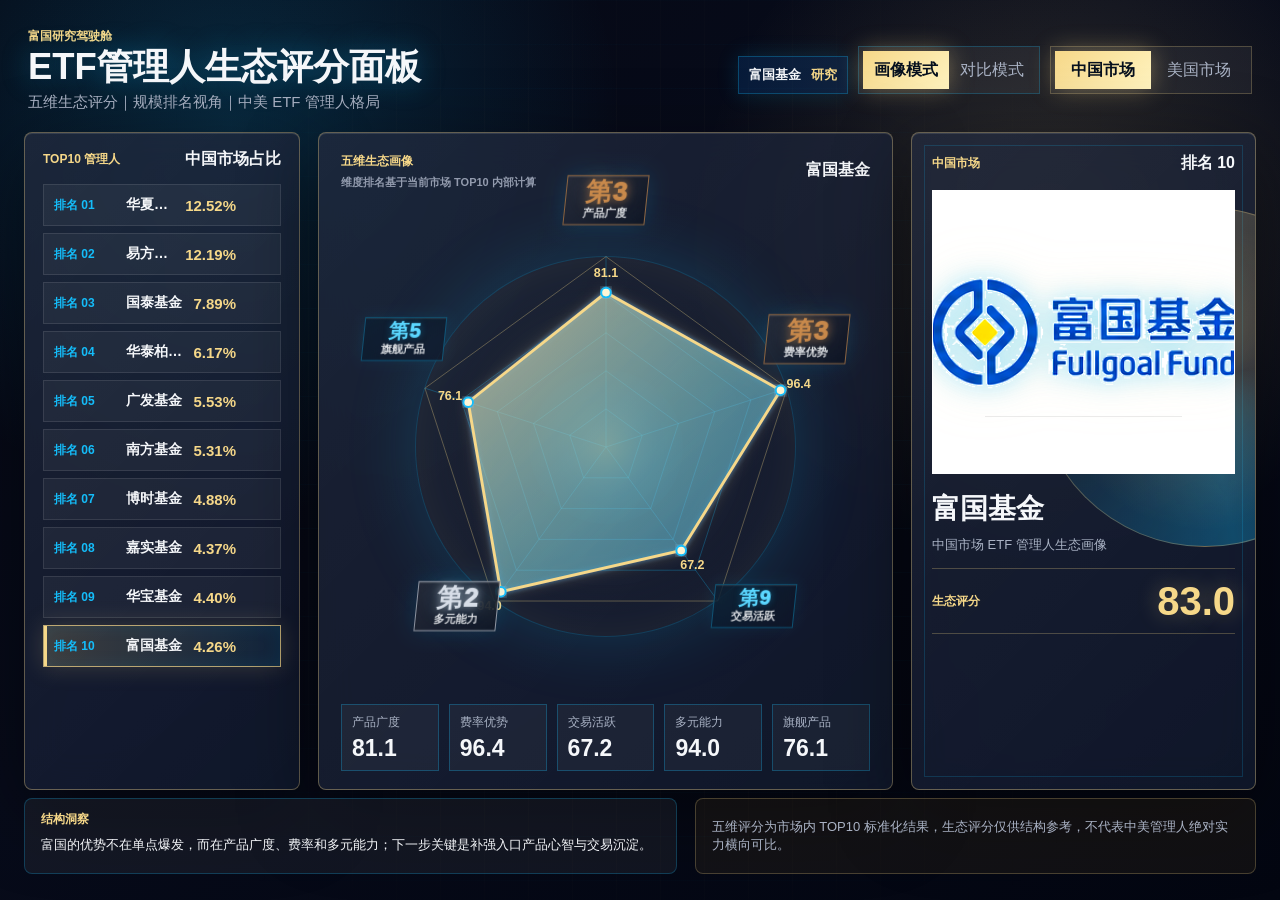
==== commit b60cd906: "7.10 dashboard" ====
--- a/7.9 dashboard/index.html
+++ b/7.9 dashboard/index.html
@@ -3,7 +3,7 @@
 <head>
   <meta charset="UTF-8">
   <meta name="viewport" content="width=device-width, initial-scale=1.0">
-  <title>ETF Manager Ecosystem Dashboard</title>
+  <title>ETF管理人生态评分面板</title>
   <link rel="stylesheet" href="style.css">
 </head>
 <body>
@@ -13,12 +13,12 @@
 
     <header class="topbar panel-fade">
       <div>
-        <p class="eyebrow">FULLGOAL RESEARCH HUD</p>
-        <h1>ETF Manager Ecosystem Dashboard</h1>
+        <p class="eyebrow">富国研究驾驶舱</p>
+        <h1>ETF管理人生态评分面板</h1>
         <p class="subtitle">五维生态评分｜规模排名视角｜中美 ETF 管理人格局</p>
       </div>
       <div class="top-actions">
-        <div class="brand-mark">FULLGOAL <span>富国基金</span></div>
+        <div class="brand-mark">富国基金 <span>研究</span></div>
         <div class="mode-switch" role="tablist" aria-label="展示模式切换">
           <button class="mode-btn active" data-mode="profile" type="button">画像模式</button>
           <button class="mode-btn" data-mode="compare" type="button">对比模式</button>
@@ -33,7 +33,7 @@
     <section class="content-grid">
       <aside class="manager-panel glass panel-fade" aria-label="管理人排名列表">
         <div class="panel-heading">
-          <span>TOP10 MANAGERS</span>
+          <span>TOP10 管理人</span>
           <strong id="marketLabel">中国市场占比</strong>
         </div>
         <div id="managerList" class="manager-list"></div>
@@ -42,7 +42,7 @@
       <section class="radar-stage glass panel-fade" aria-label="五维雷达图">
         <div class="section-title">
           <div>
-            <span>FIVE-DIMENSION PROFILE</span>
+            <span>五维生态画像</span>
             <p class="dimension-rank-note">维度排名基于当前市场 TOP10 内部计算</p>
           </div>
           <strong id="selectedName">富国基金</strong>
@@ -86,8 +86,8 @@
         <div class="orbital-light" aria-hidden="true"></div>
         <div id="profileBrandView" class="profile-brand-view">
           <div class="brand-topline">
-            <span id="brandMarket">CHINA MARKET</span>
-            <strong id="brandRank">RANK 10</strong>
+            <span id="brandMarket">中国市场</span>
+            <strong id="brandRank">排名 10</strong>
           </div>
           <div class="logo-frame">
             <div class="brand-logo-stage">
@@ -97,9 +97,9 @@
           </div>
           <div class="brand-info">
             <p class="brand-name" id="brandName">富国基金</p>
-            <p class="brand-sub" id="brandSub">ETF Manager Ecosystem Profile</p>
+            <p class="brand-sub" id="brandSub">ETF 管理人生态画像</p>
             <div class="score-strip">
-              <span>ECOSYSTEM SCORE</span>
+              <span>生态评分</span>
               <strong id="ecosystemScore">83.0</strong>
             </div>
           </div>
@@ -110,7 +110,7 @@
 
     <footer class="bottom-bar panel-fade">
       <div class="insight-box">
-        <span>INSIGHT</span>
+        <span>结构洞察</span>
         <p id="insightText">富国的优势不在单点爆发，而在产品广度、费率和多元能力；下一步关键是补强入口产品心智与交易沉淀。</p>
       </div>
       <p class="method-note">五维评分为市场内 TOP10 标准化结果，生态评分仅供结构参考，不代表中美管理人绝对实力横向可比。</p>
--- a/7.9 dashboard/style.css
+++ b/7.9 dashboard/style.css
@@ -788,7 +788,7 @@
   min-height: 148px;
   margin: 12px 0;
   padding: 12px;
-  background: rgba(6, 12, 28, 0.54);
+  background: #ffffff;
   overflow: hidden;
 }
 
@@ -806,7 +806,7 @@
 }
 
 .compare-logo-card.slot-a::before {
-  background: radial-gradient(circle, rgba(246, 216, 137, 0.18), transparent 62%);
+  background: transparent;
 }
 
 .compare-logo-card.slot-b {
@@ -815,7 +815,7 @@
 }
 
 .compare-logo-card.slot-b::before {
-  background: radial-gradient(circle, rgba(20, 189, 250, 0.2), transparent 62%);
+  background: transparent;
 }
 
 .compare-logo.brand-logo {
@@ -851,7 +851,7 @@
   position: relative;
   z-index: 2;
   color: var(--gold);
-  font-size: 36px;
+  font-size: 28px;
   line-height: 1;
   font-weight: 950;
   text-align: center;
@@ -931,19 +931,13 @@
   place-items: center;
   min-height: 284px;
   margin: 16px 0;
-  border: 1px solid rgba(246, 216, 137, 0.25);
-  background:
-    linear-gradient(140deg, rgba(11, 80, 162, 0.22), rgba(255, 255, 255, 0.026)),
-    radial-gradient(circle at 50% 48%, rgba(20, 189, 250, 0.18), transparent 62%),
-    radial-gradient(circle at 50% 54%, rgba(246, 216, 137, 0.09), transparent 50%);
+  border: 1px solid #ffffff;
+  background: #ffffff;
   overflow: hidden;
 }
 
 .logo-frame.logo-loaded {
-  background:
-    linear-gradient(140deg, rgba(11, 80, 162, 0.2), rgba(255, 255, 255, 0.02)),
-    radial-gradient(circle at 50% 46%, rgba(246, 216, 137, 0.12), transparent 46%),
-    radial-gradient(circle at 50% 54%, rgba(20, 189, 250, 0.22), transparent 68%);
+  background: #ffffff;
 }
 
 .brand-logo-stage {
@@ -965,10 +959,8 @@
   content: "";
   position: absolute;
   inset: -18%;
-  background:
-    radial-gradient(circle at center, rgba(20, 189, 250, 0.24), transparent 54%),
-    radial-gradient(ellipse at center, rgba(246, 216, 137, 0.08), transparent 62%);
-  opacity: 0.42;
+  background: transparent;
+  opacity: 0;
   pointer-events: none;
 }
 
@@ -979,15 +971,15 @@
   right: 16%;
   bottom: 10%;
   height: 1px;
-  background: linear-gradient(90deg, transparent, rgba(246, 216, 137, 0.24), rgba(20, 189, 250, 0.22), transparent);
-  box-shadow: 0 0 12px rgba(246, 216, 137, 0.14);
+  background: rgba(0, 0, 0, 0.08);
+  box-shadow: none;
 }
 
 .logo-frame::after {
   content: "";
   position: absolute;
   inset: -45%;
-  background: linear-gradient(100deg, transparent 42%, rgba(255, 255, 255, 0.14), transparent 58%);
+  background: transparent;
   transform: translateX(-38%);
   animation: sheen 8s ease-in-out infinite;
 }
